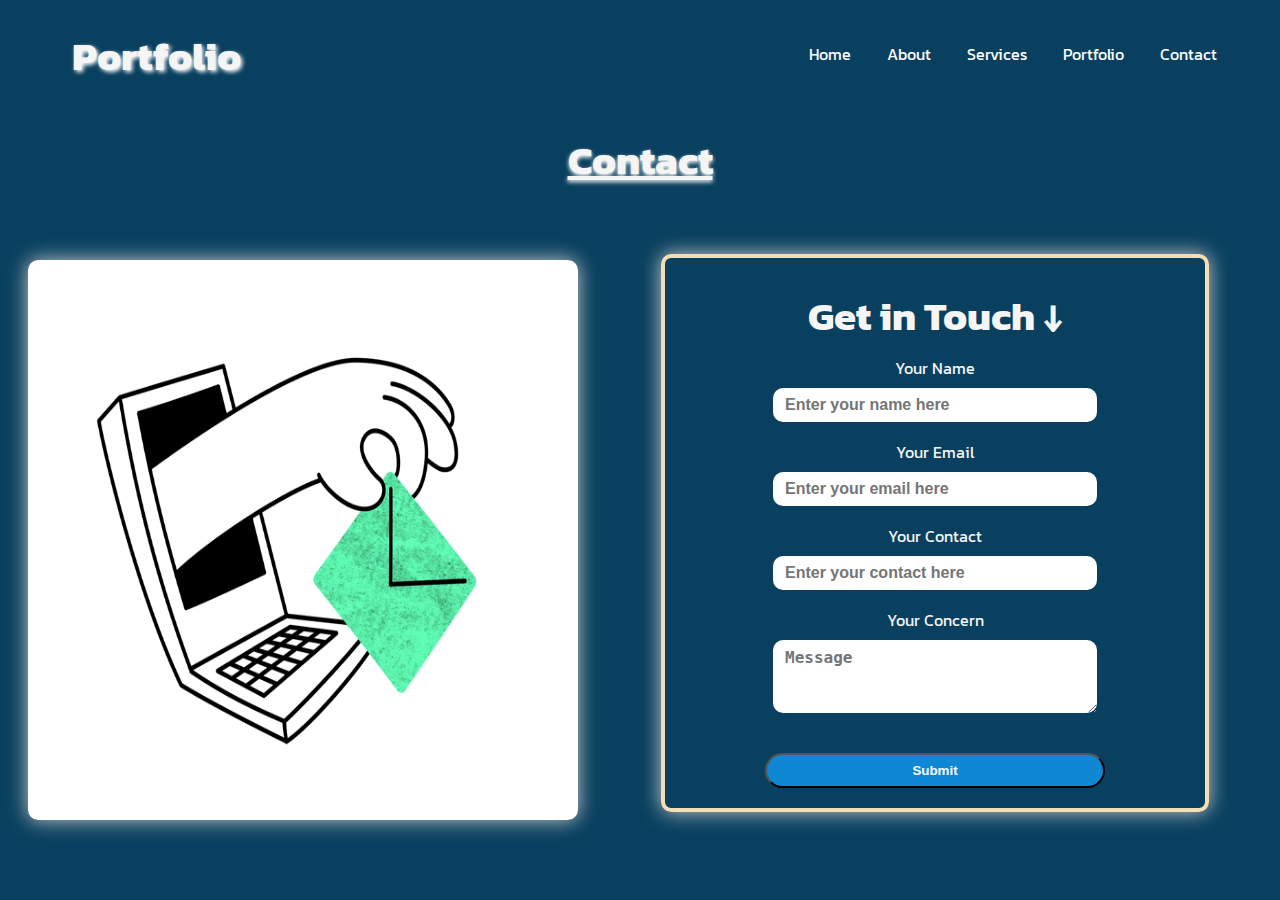
==== Contact.html @ b333ee54 "Initial commit" ====
<!DOCTYPE html>
<html lang="en">

<head>
    <meta charset="UTF-8">
    <meta name="viewport" content="width=device-width, initial-scale=1.0">
    <link rel="preconnect" href="https://fonts.googleapis.com">
    <link rel="preconnect" href="https://fonts.gstatic.com" crossorigin>
    <link
        href="https://fonts.googleapis.com/css2?family=Archivo+Black&family=Geologica:wght@100..900&family=Josefin+Sans:ital,wght@0,100..700;1,100..700&family=Kanit:ital,wght@0,100;0,200;0,300;0,400;0,500;0,600;0,700;0,800;0,900;1,100;1,200;1,300;1,400;1,500;1,600;1,700;1,800;1,900&family=Lilita+One&family=Paytone+One&family=Protest+Strike&family=Rubik+Burned&family=Rubik+Doodle+Triangles&display=swap"
        rel="stylesheet">
    <link rel="stylesheet" href="https://cdnjs.cloudflare.com/ajax/libs/font-awesome/6.4.0/css/all.min.css" />
    <link rel="stylesheet" href="Contact.css">
    <title>Contact</title>
</head>

<body>
    <header>
        <nav class="navbar">
            <div class="logoText">Portfolio</div>
            <ul class="navlist">
                <li><a href="index.html">Home</a></li>
                <li><a href="About.html">About</a></li>
                <li><a href="Services.html">Services</a></li>
                <li><a href="Portfolio.html">Portfolio</a></li>
                <li><a href="Contact.html">Contact</a></li>
            </ul>
        </nav>
    </header>
    <main>
        <h2 class="sectionHeading">Contact</h2>
        <div class="main">
            <div class="gifContainer">
                <img src="contact.gif" alt="This is an image" width="550" height="560" id="gifImage">
            </div>
            <div class="FormContainer">
            <form action="#" method="POST" name="contactform" id="form">
                <h2 class="headingName">Get in Touch &darr;</h2>
                <div class="form-control">
                    <label for="name">Your Name</label><br/>
                    <input type="text" id="name" name="username" placeholder="Enter your name here" autocomplete="off">
                </div>
                <div class="form-control">
                    <label for="user_email">Your Email</label><br/>
                    <input type="text" id="user_email" name="user_mail" placeholder="Enter your email here" autocomplete="off">
                </div>
                <div class="form-control">
                    <label for="contact">Your Contact</label><br/>
                    <input type="text" id="contact" name="usermobile" placeholder="Enter your contact here" autocomplete="off">
                </div>
                <div class="form-control">
                    <label for="desc">Your Concern</label><br/>
                    <textarea name="message" id="desc" cols="21" rows="3" placeholder="Message"></textarea>
                </div>
                <div class="form-control">
                    <input type="submit" id="btn" value="Submit">
                </div>
            </form>
        </div>
    </div>


    </main>
</body>

</html>
---- Contact.css ----
body {
    background-color: rgb(9, 64, 95);
    color: whitesmoke;
    font-family: "Kanit", sans-serif;
    font-style: normal;
}

.navbar {
    display: flex;
}

.navlist {
    display: flex;
    list-style-type: none;
    justify-content: space-around;
    margin-left: 40%;
}

.navlist li {
    padding: 18px;
}

.navlist li a {
    text-decoration: none;
    color: white;
}

.navlist li a:hover {
    text-decoration: none;
    color: rgb(5, 205, 255);
    cursor: pointer;
}

.logoText {
    font-size: 2.5rem;
    font-weight: bold;
    margin-left: 60px;
    margin-top: 14px;
    padding: 4px;
    text-shadow: 2px 2px 4px white;
    cursor: pointer;
}

.sectionHeading {
    text-align: center;
    font-size: 2.5rem;
    font-weight: bold;
    text-shadow: 0 2px 4px white;
    text-decoration: underline;
    margin: 30px;
}

.main {
    display: flex;
    justify-content: center;
    text-align: center;
}

.gifContainer {
    margin:12px;
    padding: 8px;
    text-align: center;
}

#gifImage {
    border-radius: 10px;
    box-shadow: 0 0 20px #ccc;
    margin-top: 20px;
}

.FormContainer {
    display: flex;
    justify-content: space-around;
    border: 4px solid wheat;
    width: 500px;
    margin: auto;
    border-radius: 10px;
    padding: 20px;
    text-align: center;
    box-shadow: 0 0 20px #ccc;
}

.headingName {
    text-align: center;
    font-size: 2.5rem;
    font-weight: bold;
    margin: 8px;
}

.form-control {
    margin-top: 10px;
}


#btn {
    background-color: rgb(15, 135, 210);
    color: white;
    padding: 8px 36px;
    border-radius: 25px;
    font-weight: 600;
    width: 100%;
    margin-top: 16px;
}

#btn:hover {
    cursor: pointer;
    box-shadow: 5px 5px 30px white;
    border: 2px solid wheat;
}

#name, #user_email, #name, #contact, #desc{
    width: 300px;
    padding: 8px 12px;
    font-size: 1rem;
    font-weight: bold;
    border-radius: 10px;
    border: none;
    margin: 8px;
}
#name:focus, #user_email:focus, #contact:focus, #desc:focus {
    border: 4px solid rgb(25, 3, 107);
    outline: none;
}
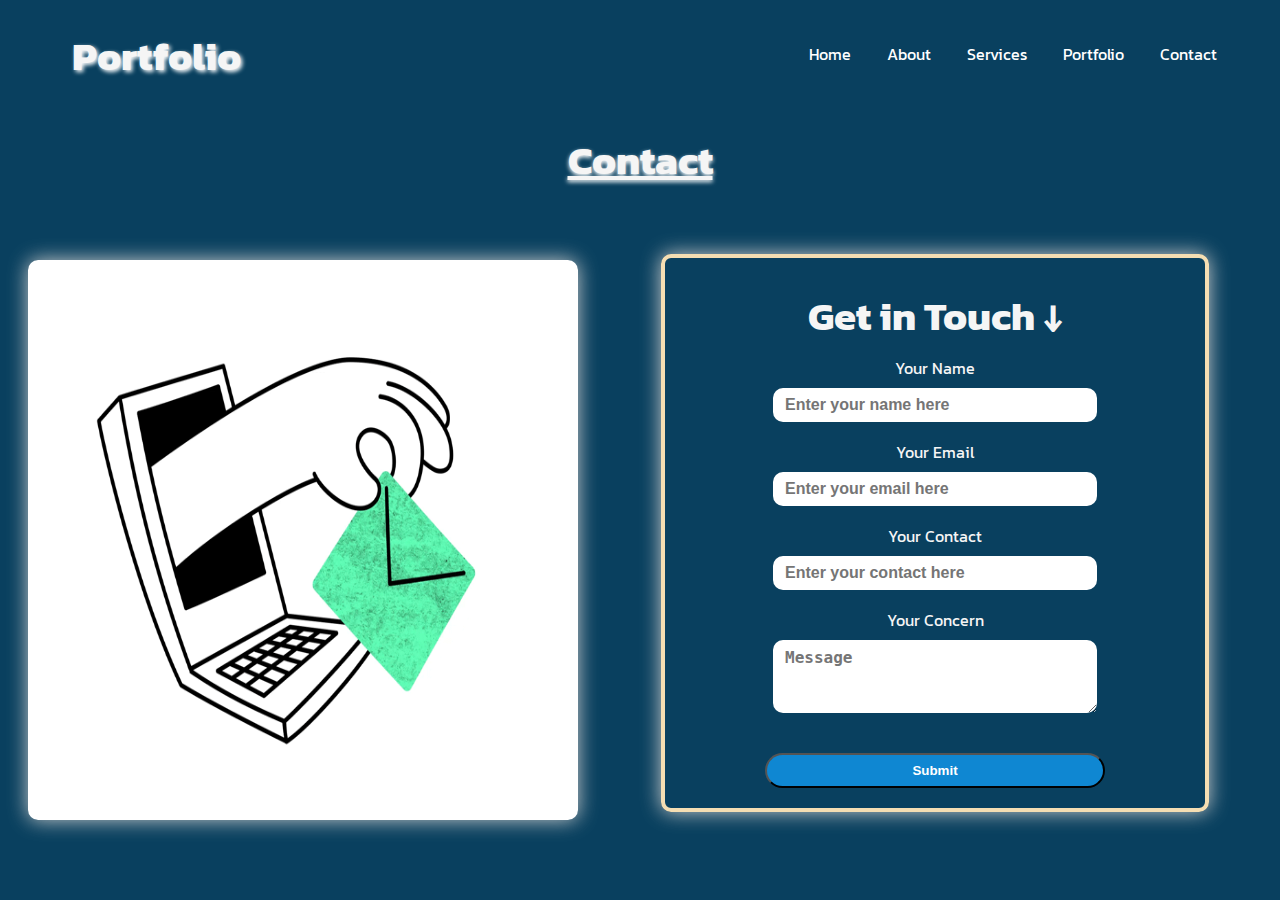
==== commit 70795096: "Added netlify" ====
--- a/Contact.html
+++ b/Contact.html
@@ -34,7 +34,8 @@
                 <img src="contact.gif" alt="This is an image" width="550" height="560" id="gifImage">
             </div>
             <div class="FormContainer">
-            <form action="#" method="POST" name="contactform" id="form">
+            <form action="#" method="POST" name="contactform" id="form" data-netlify = "true" data-netlify-recaptcha="true">
+                <input type="hidden" name="form-name" value="contactform">
                 <h2 class="headingName">Get in Touch &darr;</h2>
                 <div class="form-control">
                     <label for="name">Your Name</label><br/>
@@ -52,6 +53,7 @@
                     <label for="desc">Your Concern</label><br/>
                     <textarea name="message" id="desc" cols="21" rows="3" placeholder="Message"></textarea>
                 </div>
+                <div data-netlify-recaptcha="true"></div>
                 <div class="form-control">
                     <input type="submit" id="btn" value="Submit">
                 </div>
